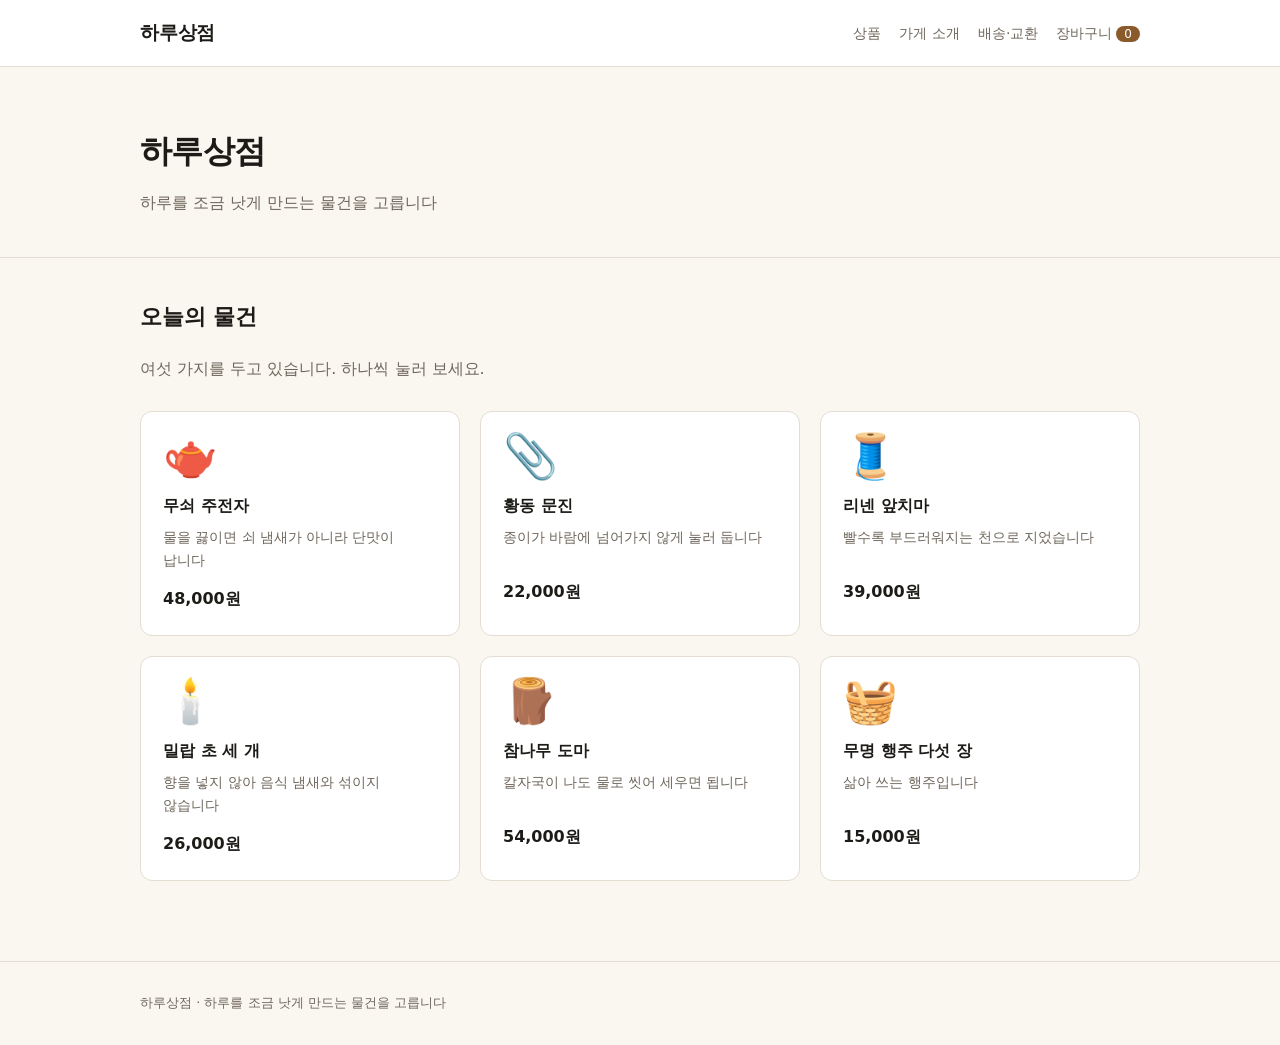
==== index.html @ 51c34404 "Update index.html" ====
<!doctype html>
<html lang="ko">
<head>
<meta charset="utf-8">
<meta name="viewport" content="width=device-width, initial-scale=1">
<title>하루상점</title>
<meta name="description" content="매일 쓰는 물건을 고릅니다">
<link rel="stylesheet" href="assets/style.css">

<!-- 태그 관리자 코드가 들어갈 자리 (머리) -->
<meta name="google-site-verification" content="H-Ipp--zn63-si7r1Wz7tzDx-d7EwNij_01Oj93XBGk" />
</head>

  <body>
<!-- 태그 관리자 코드가 들어갈 자리 (몸통 맨 위) -->

<header class="site"><div class="wrap">
  <a class="brand" href="index.html">하루상점</a>
  <nav class="site">
    <a href="index.html">상품</a>
    <a href="about.html">가게 소개</a>
    <a href="shipping.html">배송·교환</a>
    <a href="cart.html">장바구니<span class="cart-count">0</span></a>
  </nav>
</div></header>

<section class="hero"><div class="wrap">
  <h1 id="hero-title">하루상점</h1>
  <p id="hero-tagline">하루를 조금 낫게 만드는 물건을 고릅니다</p>
</div></section>

<main><div class="wrap">
  <h2>오늘의 물건</h2>
  <p class="lead">여섯 가지를 두고 있습니다. 하나씩 눌러 보세요.</p>
  <div class="grid" id="product-list"></div>
</div></main>
<footer class="site"><div class="wrap"></div></footer>
<script src="assets/shop.js"></script>
<script src="assets/app.js"></script>
</body>
</html>
---- assets/style.css ----
:root{
  --ink:#1d1b17; --sub:#6f675c; --line:#e3ddd2; --bg:#faf7f1; --card:#fff;
  --accent:#8a5a2b; --accent-ink:#fff;
  --max:1040px;
}
*{box-sizing:border-box}
body{margin:0;background:var(--bg);color:var(--ink);
  font-family:"Pretendard","Apple SD Gothic Neo","Malgun Gothic",system-ui,sans-serif;
  line-height:1.75;-webkit-font-smoothing:antialiased;
  /* 한글은 단어 중간에서 끊지 않습니다 */
  word-break:keep-all;overflow-wrap:break-word}
a{color:inherit}
.wrap{max-width:var(--max);margin:0 auto;padding:0 20px}

header.site{border-bottom:1px solid var(--line);background:var(--card)}
header.site .wrap{display:flex;align-items:center;gap:20px;height:66px}
.brand{font-size:19px;font-weight:700;text-decoration:none;letter-spacing:-.01em}
nav.site{margin-left:auto;display:flex;gap:18px;font-size:14px}
nav.site a{color:var(--sub);text-decoration:none}
nav.site a:hover{color:var(--ink)}
.cart-count{background:var(--accent);color:var(--accent-ink);border-radius:999px;
  padding:1px 8px;font-size:12px;margin-left:4px}

.hero{padding:56px 0 40px;border-bottom:1px solid var(--line)}
.hero h1{margin:0 0 10px;font-size:32px;letter-spacing:-.02em}
.hero p{margin:0;color:var(--sub);font-size:16px}

main{padding:40px 0 80px}
h2{font-size:22px;margin:0 0 18px;letter-spacing:-.01em}
.lead{color:var(--sub);margin:0 0 28px}

.grid{display:grid;grid-template-columns:repeat(auto-fill,minmax(240px,1fr));gap:20px}
.card{background:var(--card);border:1px solid var(--line);border-radius:12px;
  padding:22px;text-decoration:none;display:block;transition:.15s}
.card:hover{border-color:var(--accent);transform:translateY(-2px)}
.card .thumb{font-size:44px;line-height:1;margin-bottom:14px}
.card h3{margin:0 0 6px;font-size:16px}
.card .sum{color:var(--sub);font-size:13.5px;margin:0 0 12px;min-height:40px}
.card .price{font-weight:700}

.detail{display:grid;grid-template-columns:200px 1fr;gap:36px;align-items:start}
.detail .thumb{font-size:110px;text-align:center;background:var(--card);
  border:1px solid var(--line);border-radius:12px;padding:34px 0}
.detail h1{margin:0 0 8px;font-size:26px}
.detail .price{font-size:20px;font-weight:700;margin:0 0 22px}
.detail .body p{margin:0 0 14px}

.btn{display:inline-block;background:var(--accent);color:var(--accent-ink);
  border:0;border-radius:8px;padding:13px 26px;font-size:15px;font-weight:600;
  cursor:pointer;text-decoration:none;font-family:inherit}
.btn:hover{filter:brightness(1.08)}
.btn.ghost{background:transparent;color:var(--ink);border:1px solid var(--line)}

table.cart{width:100%;border-collapse:collapse;background:var(--card);
  border:1px solid var(--line);border-radius:12px;overflow:hidden}
table.cart th,table.cart td{padding:15px 16px;border-bottom:1px solid var(--line);text-align:left}
table.cart th{background:#f3efe7;font-size:13px;color:var(--sub);font-weight:600}
table.cart tr:last-child td{border-bottom:0}
.total{text-align:right;font-size:19px;font-weight:700;margin:22px 0 26px}

.prose p{margin:0 0 16px}
.empty{color:var(--sub);padding:52px 0;text-align:center}

form.pay{background:var(--card);border:1px solid var(--line);border-radius:12px;padding:26px;max-width:480px}
form.pay label{display:block;font-size:13px;color:var(--sub);margin:0 0 6px}
form.pay input{width:100%;padding:11px 13px;border:1px solid var(--line);
  border-radius:8px;margin:0 0 18px;font-size:15px;font-family:inherit;background:#fff}

footer.site{border-top:1px solid var(--line);padding:30px 0;color:var(--sub);font-size:13px}

@media (max-width:640px){
  .detail{grid-template-columns:1fr}
  .hero{padding:36px 0 28px}
  .hero h1{font-size:26px}
}
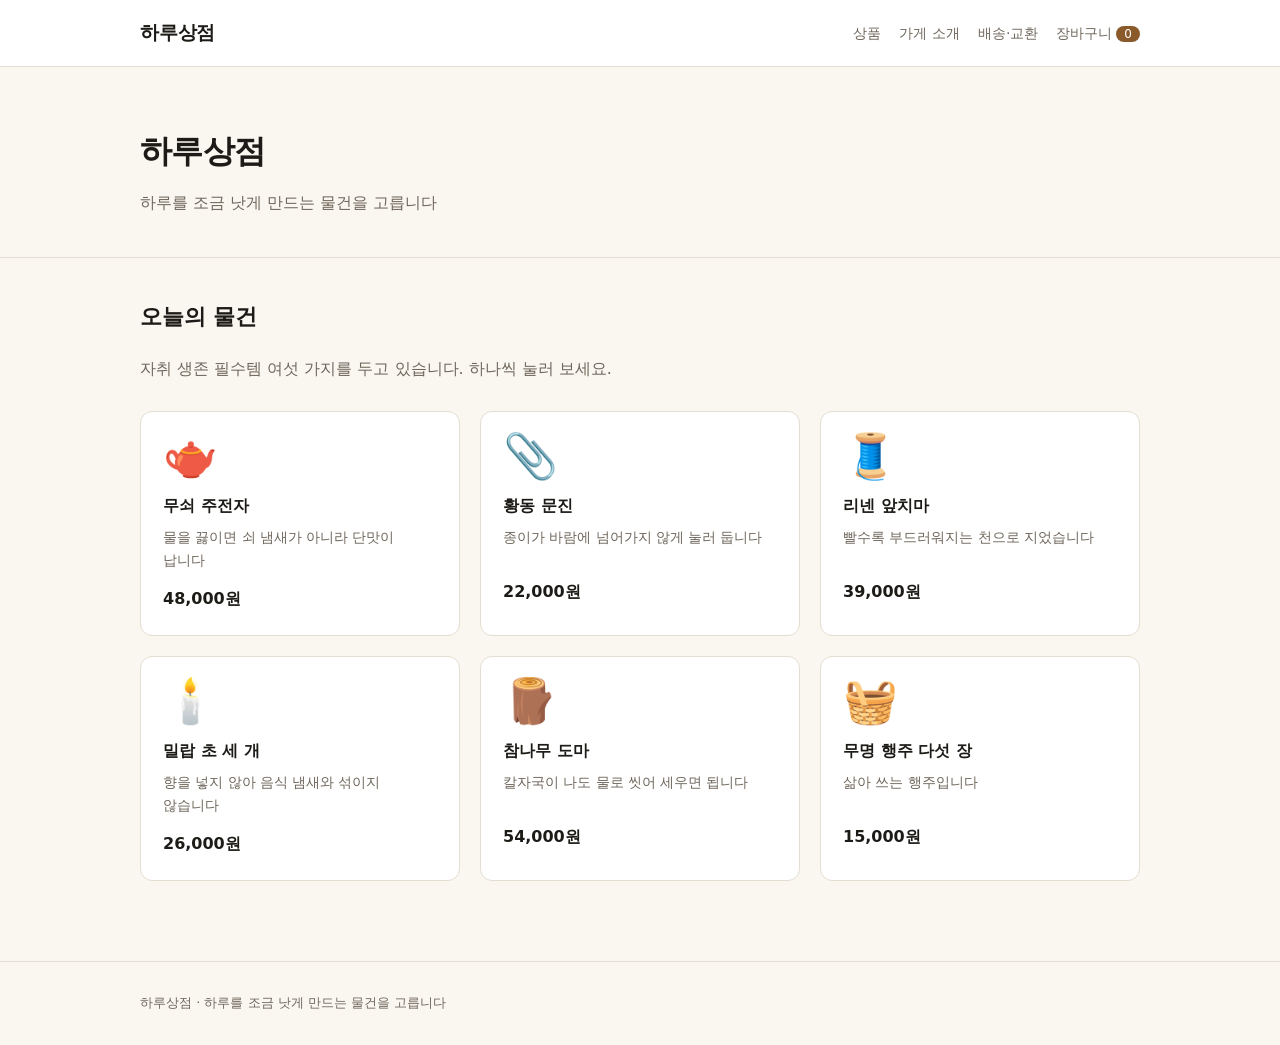
==== commit d3d08510: "나우 나우 나우 Updated the title and lead paragraph to provide more context about essential items for livi" ====
--- a/index.html
+++ b/index.html
@@ -3,19 +3,19 @@
 <head>
 <meta charset="utf-8">
 <meta name="viewport" content="width=device-width, initial-scale=1">
-<title>하루상점</title>
-<meta name="description" content="매일 쓰는 물건을 고릅니다">
+<title>나우 상사 - 20년차 자취인이 추천하는 필수템!</title>
+<meta name="description" content="자취하는당신! 20년차 자취인이 추천하는 필수템!">
 <link rel="stylesheet" href="assets/style.css">
 
 <!-- 태그 관리자 코드가 들어갈 자리 (머리) -->
 <meta name="google-site-verification" content="H-Ipp--zn63-si7r1Wz7tzDx-d7EwNij_01Oj93XBGk" />
 </head>
 
-  <body>
+<body>
 <!-- 태그 관리자 코드가 들어갈 자리 (몸통 맨 위) -->
 
 <header class="site"><div class="wrap">
-  <a class="brand" href="index.html">하루상점</a>
+  <a class="brand" href="index.html">나우 상사</a>
   <nav class="site">
     <a href="index.html">상품</a>
     <a href="about.html">가게 소개</a>
@@ -25,15 +25,83 @@
 </div></header>
 
 <section class="hero"><div class="wrap">
-  <h1 id="hero-title">하루상점</h1>
-  <p id="hero-tagline">하루를 조금 낫게 만드는 물건을 고릅니다</p>
+  <h1 id="hero-title">나우 상사</h1>
+  <p id="hero-tagline">자취하는당신! 20년차 자취인이 추천하는 필수템!</p>
 </div></section>
 
 <main><div class="wrap">
   <h2>오늘의 물건</h2>
-  <p class="lead">여섯 가지를 두고 있습니다. 하나씩 눌러 보세요.</p>
-  <div class="grid" id="product-list"></div>
+  <p class="lead">자취 생존 필수템 여섯 가지를 두고 있습니다. 하나씩 눌러 보세요.</p>
+  
+  <div class="grid" id="product-list">
+    <!-- 자취 스타일 상품 1 -->
+    <article class="product-card">
+      <div class="product-info">
+        <span class="category">주방</span>
+        <h3 class="product-title">자취생 필수 1구 인덕션</h3>
+        <p class="product-desc">원룸에서도 공간 차지 없이 깔끔하게 요리할 수 있는 간편 인덕션입니다.</p>
+        <p class="price">39,000원</p>
+        <button class="btn-cart">장바구니 담기</button>
+      </div>
+    </article>
+
+    <!-- 자취 스타일 상품 2 -->
+    <article class="product-card">
+      <div class="product-info">
+        <span class="category">욕실</span>
+        <h3 class="product-title">초스피드 압축 규조토 발매트</h3>
+        <p class="product-desc">샤워 후 3초 만에 물기를 흡수해 좁은 화장실 앞을 항상 보송하게 유지합니다.</p>
+        <p class="price">14,500원</p>
+        <button class="btn-cart">장바구니 담기</button>
+      </div>
+    </article>
+
+    <!-- 자취 스타일 상품 3 -->
+    <article class="product-card">
+      <div class="product-info">
+        <span class="category">청소</span>
+        <h3 class="product-title">올인원 먼지 싹 돌돌이 클리너</h3>
+        <p class="product-desc">침구 머리카락부터 옷 먼지까지 한 번에 정리하는 자취 필수 청소 도구입니다.</p>
+        <p class="price">9,800원</p>
+        <button class="btn-cart">장바구니 담기</button>
+      </div>
+    </article>
+
+    <!-- 자취 스타일 상품 4 -->
+    <article class="product-card">
+      <div class="product-info">
+        <span class="category">가구/수납</span>
+        <h3 class="product-title">틈새 활용 3단 이동식 수납 선반</h3>
+        <p class="product-desc">세탁기 옆이나 냉장고 사이 남는 틈새 공간을 알차게 쓸 수 있습니다.</p>
+        <p class="price">22,000원</p>
+        <button class="btn-cart">장바구니 담기</button>
+      </div>
+    </article>
+
+    <!-- 자취 스타일 상품 5 -->
+    <article class="product-card">
+      <div class="product-info">
+        <span class="category">주방</span>
+        <h3 class="product-title">전자레인지 전용 계란찜·라면 용기</h3>
+        <p class="product-desc">불 없이 전자레인지만으로 5분 만에 한 끼를 해결해 주는 만능 용기입니다.</p>
+        <p class="price">8,500원</p>
+        <button class="btn-cart">장바구니 담기</button>
+      </div>
+    </article>
+
+    <!-- 자취 스타일 상품 6 -->
+    <article class="product-card">
+      <div class="product-info">
+        <span class="category">인테리어</span>
+        <h3 class="product-title">암막 100% 미니 아일렛 암막 커튼</h3>
+        <p class="product-desc">낮에도 밤처럼 깜깜하게 만들어 주어 자취생의 숙면을 완벽히 보장합니다.</p>
+        <p class="price">27,900원</p>
+        <button class="btn-cart">장바구니 담기</button>
+      </div>
+    </article>
+  </div>
 </div></main>
+
 <footer class="site"><div class="wrap"></div></footer>
 <script src="assets/shop.js"></script>
 <script src="assets/app.js"></script>
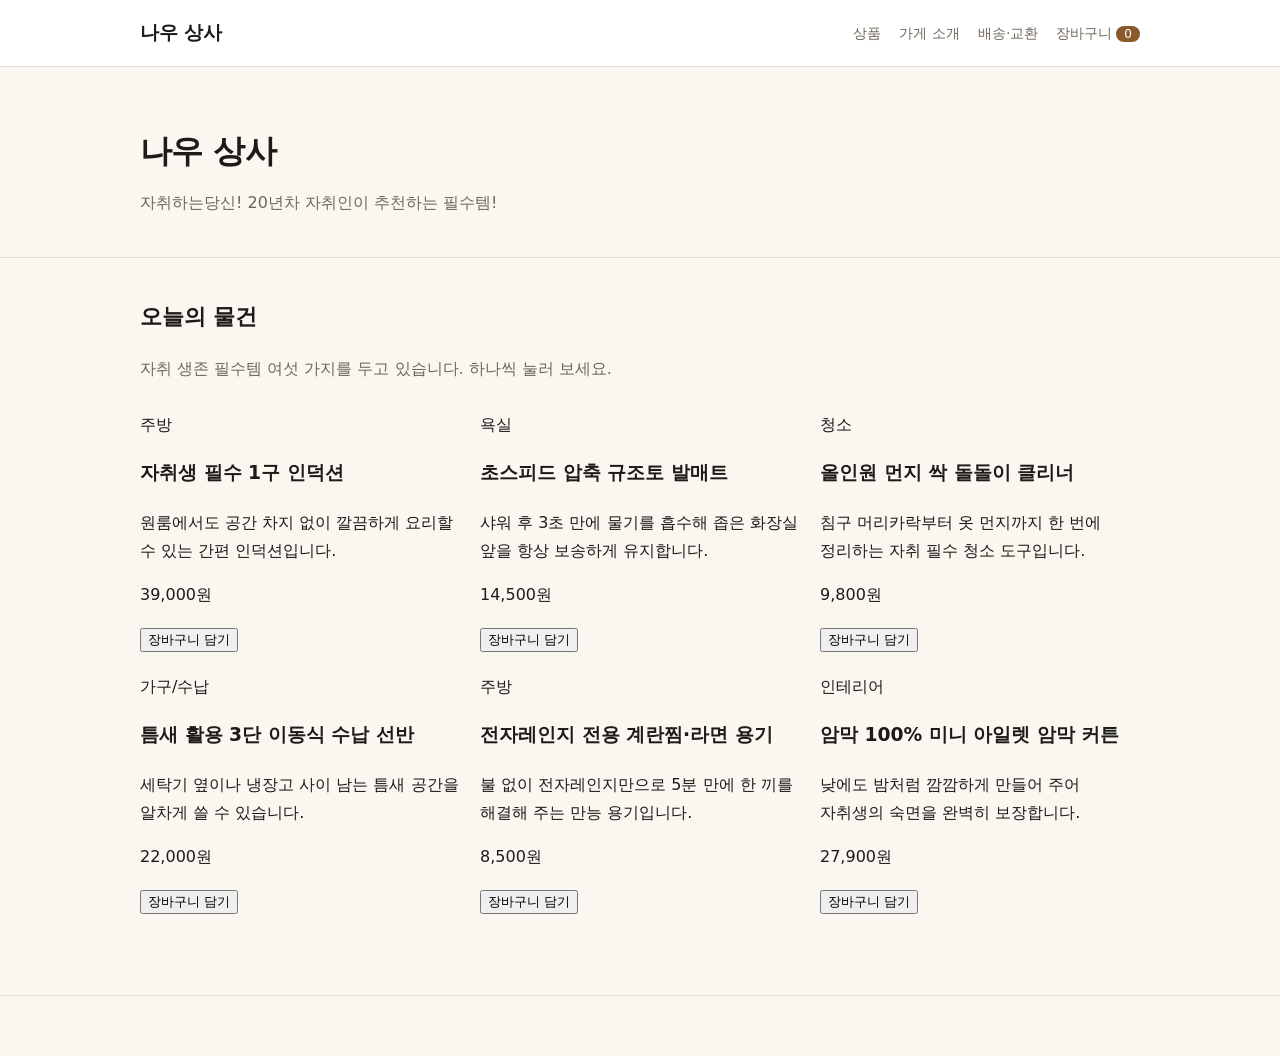
==== commit 10c94b99: "index.html 업데이트" ====
--- a/index.html
+++ b/index.html
@@ -8,11 +8,22 @@
 <link rel="stylesheet" href="assets/style.css">
 
 <!-- 태그 관리자 코드가 들어갈 자리 (머리) -->
+  <!-- Google Tag Manager -->
+<script>(function(w,d,s,l,i){w[l]=w[l]||[];w[l].push({'gtm.start':
+new Date().getTime(),event:'gtm.js'});var f=d.getElementsByTagName(s)[0],
+j=d.createElement(s),dl=l!='dataLayer'?'&l='+l:'';j.async=true;j.src=
+'https://www.googletagmanager.com/gtm.js?id='+i+dl;f.parentNode.insertBefore(j,f);
+})(window,document,'script','dataLayer','GTM-MQNWSZ93');</script>
+<!-- End Google Tag Manager -->
 <meta name="google-site-verification" content="H-Ipp--zn63-si7r1Wz7tzDx-d7EwNij_01Oj93XBGk" />
 </head>
 
 <body>
 <!-- 태그 관리자 코드가 들어갈 자리 (몸통 맨 위) -->
+<!-- Google Tag Manager (noscript) -->
+<noscript><iframe src="https://www.googletagmanager.com/ns.html?id=GTM-MQNWSZ93"
+height="0" width="0" style="display:none;visibility:hidden"></iframe></noscript>
+<!-- End Google Tag Manager (noscript) -->  
 
 <header class="site"><div class="wrap">
   <a class="brand" href="index.html">나우 상사</a>
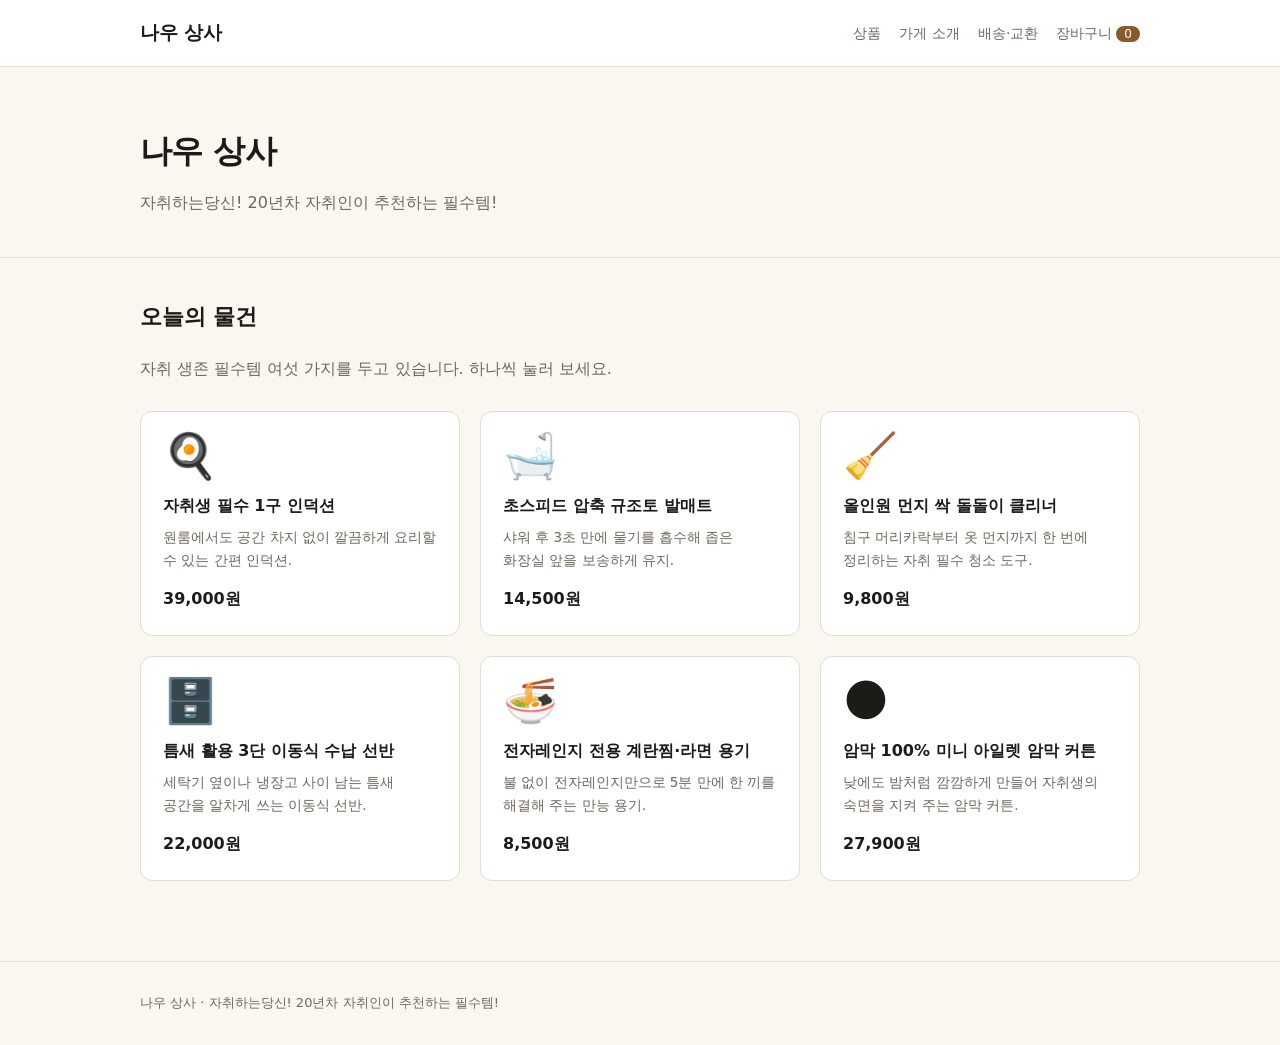
==== commit 6a4bbf92: "상점 사이트 구조 및 화면 개편" ====
--- a/index.html
+++ b/index.html
@@ -1,6 +1,15 @@
 <!doctype html>
 <html lang="ko">
 <head>
+  <!-- Google tag (gtag.js) -->
+<script async src="https://googletagmanager.com"></script>
+<script>
+  window.dataLayer = window.dataLayer || [];
+  function gtag(){dataLayer.push(arguments);}
+  gtag('js', new Date());
+  gtag('config', 'G-MENCGV4RTE');
+</script>
+
 <meta charset="utf-8">
 <meta name="viewport" content="width=device-width, initial-scale=1">
 <title>나우 상사 - 20년차 자취인이 추천하는 필수템!</title>
@@ -19,11 +28,11 @@
 </head>
 
 <body>
-<!-- 태그 관리자 코드가 들어갈 자리 (몸통 맨 위) -->
-<!-- Google Tag Manager (noscript) -->
+  <!-- Google Tag Manager (noscript) -->
 <noscript><iframe src="https://www.googletagmanager.com/ns.html?id=GTM-MQNWSZ93"
 height="0" width="0" style="display:none;visibility:hidden"></iframe></noscript>
 <!-- End Google Tag Manager (noscript) -->  
+<!-- 태그 관리자 코드가 들어갈 자리 (몸통 맨 위) --> 
 
 <header class="site"><div class="wrap">
   <a class="brand" href="index.html">나우 상사</a>
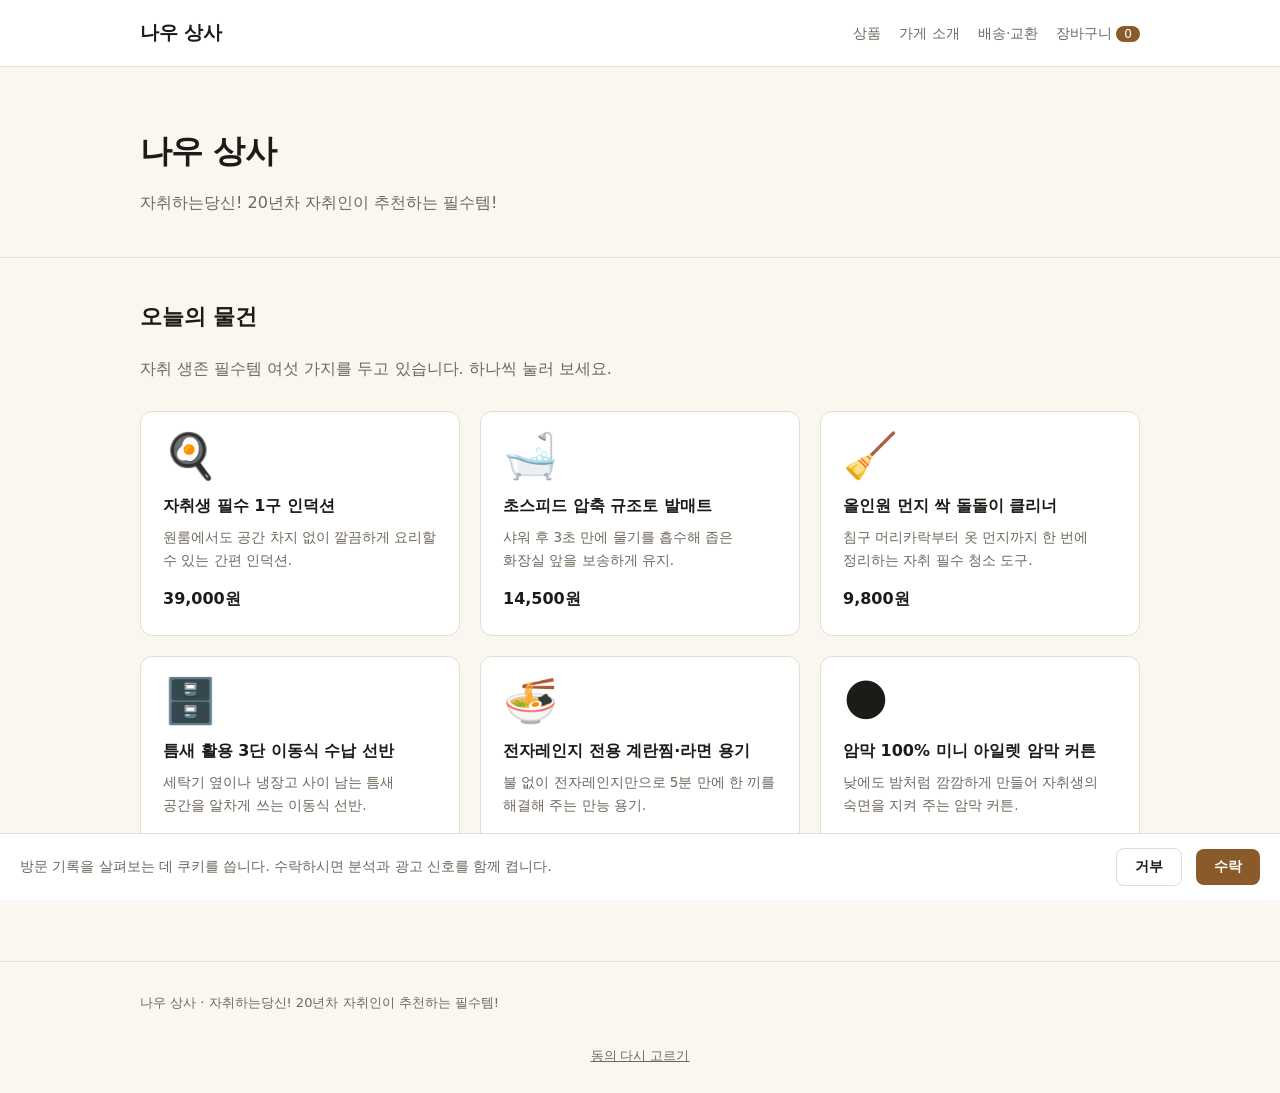
==== commit 4a4d313c: "add consent banner Co-Authored-By: Claude Opus 5 (1M context) <noreply@anthropic.com>" ====
--- a/index.html
+++ b/index.html
@@ -1,6 +1,9 @@
 <!doctype html>
 <html lang="ko">
 <head>
+<!-- 동의 기본값 · 태그 코드보다 먼저 -->
+<script src="assets/consent.js"></script>
+
   <!-- Google tag (gtag.js) -->
 <script async src="https://googletagmanager.com"></script>
 <script>
